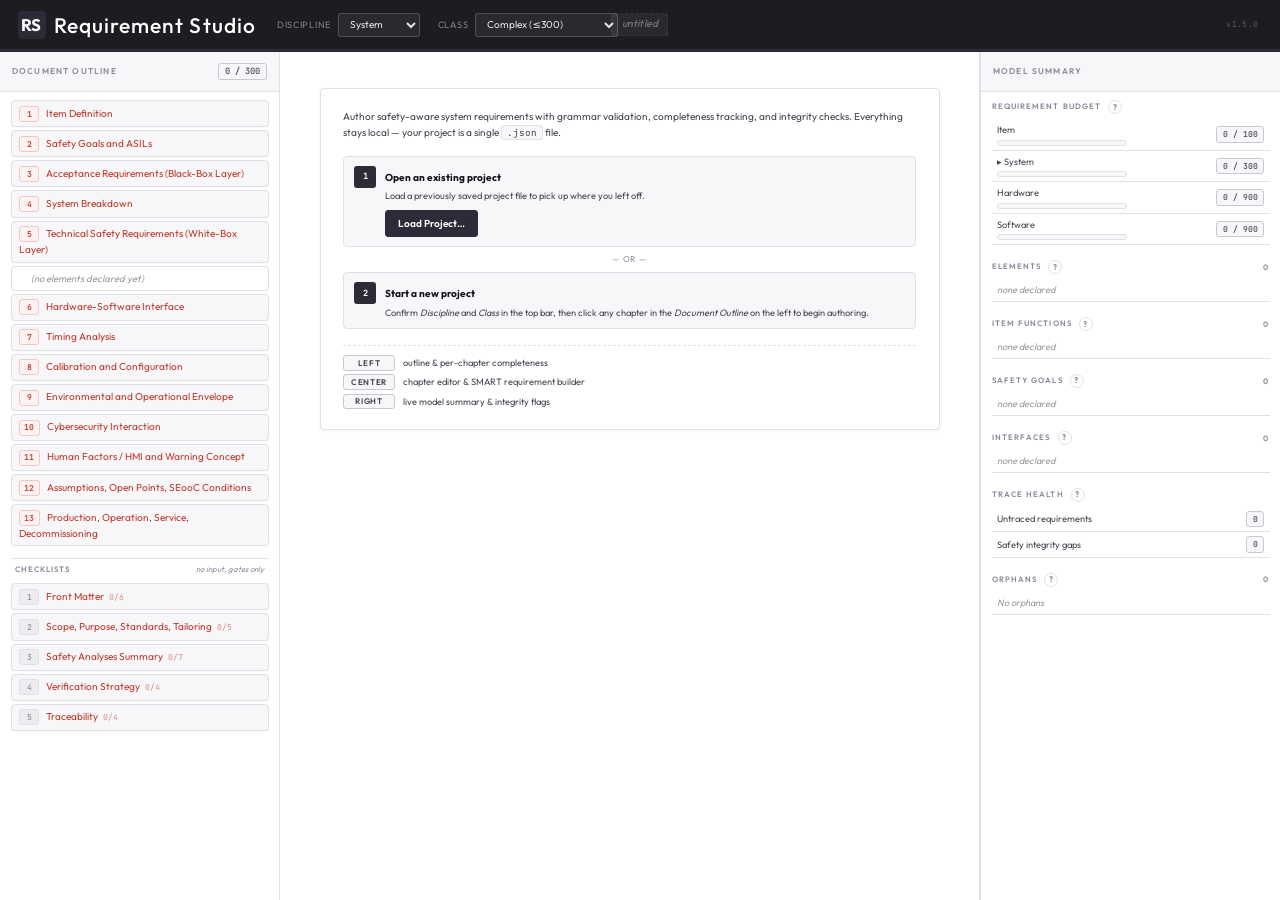
==== index.html @ 9285356c "1.5.0" ====
<!DOCTYPE html>
<html lang="en">
<head>
    <meta charset="UTF-8">
    <meta name="viewport" content="width=device-width, initial-scale=1.0">
    <title>Requirement Studio</title>
    <link href="https://cdnjs.cloudflare.com/ajax/libs/bootstrap/5.3.2/css/bootstrap.min.css" rel="stylesheet">
    <link rel="preconnect" href="https://fonts.googleapis.com">
    <link rel="preconnect" href="https://fonts.gstatic.com" crossorigin>
    <link href="https://fonts.googleapis.com/css2?family=Outfit:wght@300;400;500;600;700&family=JetBrains+Mono:wght@400;500&display=swap" rel="stylesheet">
    <link href="styles.css" rel="stylesheet">
</head>
<body>
    <!-- Top bar -->
    <header class="app-header">
        <!-- Logo -->
        <div class="logo">
            <div class="logo-mark">RS</div>
            <div>
                <div class="logo-text">Requirement Studio</div>
            </div>
        </div>

        <!-- Centre controls -->
        <div class="header-controls">
            <div class="header-control-group">
                <span class="header-control-label">Discipline</span>
                <!-- Populated at startup from the Disciplines registry — see main.js -->
                <select id="disciplineSelect"></select>
            </div>
            <div class="header-control-group">
                <span class="header-control-label">Class</span>
                <select id="docClassSelect">
                    <option value="simple">Simple (≤200)</option>
                    <option value="complex" selected>Complex (≤300)</option>
                    <option value="adas">ADAS Platform (≤400)</option>
                </select>
            </div>
        </div>

        <!-- Project name pill (absolutely centred in the header). Text and
             named/unnamed state are set on boot, load and save by main.js. -->
        <span id="projectNamePill" class="project-name-pill unnamed" title="Project name — set when you save">untitled</span>

        <!-- Right-side actions -->
        <div class="header-actions">
            <button id="toggleLeftPane" class="btn-pane-toggle"
                title="Show/hide the outline pane">☰ Outline</button>
            <button id="toggleRightPane" class="btn-pane-toggle"
                title="Show/hide the model summary pane">Summary ☰</button>

            <input type="file" id="loadJsonInput" accept=".json" style="display:none;">
            <div id="topBarActions" class="header-actions hidden">
                <button id="exportTxtButton" class="btn-hd btn-hd-outline">Export TXT</button>
                <button id="exportPdfButton" class="btn-hd btn-hd-outline">Export PDF</button>
                <button id="loadJsonButton"  class="btn-hd btn-hd-outline">Load Project</button>
                <button id="saveJsonButton"  class="btn-hd btn-hd-primary">Save Project</button>
            </div>

            <span class="app-version" title="Application version">v1.5.0</span>
        </div>
    </header>

    <!-- Three-pane layout -->
    <div class="three-pane-container">
        <!-- Left pane: outline -->
        <aside id="leftPane" class="pane pane-left">
            <div class="pane-header">
                <h6 class="mb-0">Document Outline</h6>
                <span id="budgetCounter" class="budget-badge">0 / 300</span>
            </div>
            <div id="outlineContainer" class="pane-body"></div>
        </aside>

        <!-- Center pane: document/editor -->
        <main id="centerPane" class="pane pane-center">
            <div id="chapterPaneHeader" class="pane-header d-none">
                <h6 id="chapterTitle" class="mb-0">Select a chapter</h6>
                <span id="chapterCompleteness" class="count-badge">—</span>
            </div>
            <div id="editorContainer" class="pane-body"></div>
        </main>

        <!-- Right pane: live summary -->
        <aside id="rightPane" class="pane pane-right">
            <div class="pane-header">
                <h6 class="mb-0">Model Summary</h6>
            </div>
            <div id="summaryContainer" class="pane-body"></div>
        </aside>
    </div>

    <!--
        Scripts in dependency order. The order tells the story —
        registries first, then the data they hold, then the UI that
        consumes them.

          1. Pure utility libs
          2. Domain model (data classes)
          3. Three registries (discipline, chapter, declaration)
          4. Declaration kinds — each registers itself into Declarations
          5. Disciplines — each registers itself into Disciplines
          6. Chapter files — each registers itself into Chapters
          7. UI helpers used by the editor frame
          8. Editor / outline / summary views
          9. Persistence + export
         10. main.js bootstraps the app
    -->

    <!-- 1. Pure utility libs -->
    <script src="grammar.js"></script>
    <script src="timing.js"></script>
    <script src="tooltip.js"></script>
    <script src="ui_widgets.js"></script>

    <!-- 2. Domain model -->
    <script src="model_base.js"></script>

    <!-- 3. Registries -->
    <script src="discipline_registry.js"></script>
    <script src="chapter_registry.js"></script>
    <script src="declaration_registry.js"></script>

    <!-- 4. Declaration kinds (self-register into Declarations) -->
    <script src="declarations/element.js"></script>
    <script src="declarations/hwComponent.js"></script>
    <script src="declarations/swUnit.js"></script>
    <script src="declarations/interface.js"></script>
    <script src="declarations/internalInterface.js"></script>
    <script src="declarations/mode.js"></script>
    <script src="declarations/modeTransition.js"></script>
    <script src="declarations/safetyActor.js"></script>
    <script src="declarations/itemFunction.js"></script>
    <script src="declarations/safetyGoal.js"></script>
    <script src="declarations/safeState.js"></script>
    <script src="declarations/assumption.js"></script>
    <script src="declarations/failureMode.js"></script>
    <script src="declarations/hsiSignal.js"></script>

    <!-- 5. Disciplines (self-register into Disciplines) -->
    <script src="disciplines/system.js"></script>
    <script src="disciplines/item.js"></script>
    <script src="disciplines/hardware.js"></script>
    <script src="disciplines/software.js"></script>

    <!-- 6a. System chapters (self-register into Chapters under 'system').
            Order in this list does not matter — Chapters.register sorts
            by spec.order on insertion. We list them in document order
            so the file system reflects the document. -->
    <script src="disciplines/system/front_matter.js"></script>
    <script src="disciplines/system/ch01_scope.js"></script>
    <script src="disciplines/system/ch02_item.js"></script>
    <script src="disciplines/system/ch03_sg.js"></script>
    <script src="disciplines/system/ch05_acceptance.js"></script>
    <script src="disciplines/system/ch06_breakdown.js"></script>
    <script src="disciplines/system/ch07_elements.js"></script>
    <script src="disciplines/system/ch09_hsi.js"></script>
    <script src="disciplines/system/ch_timing.js"></script>
    <script src="disciplines/system/ch12_safety_analyses.js"></script>
    <script src="disciplines/system/ch13_calibration.js"></script>
    <script src="disciplines/system/ch14_env.js"></script>
    <script src="disciplines/system/ch15_cyber.js"></script>
    <script src="disciplines/system/ch16_hmi.js"></script>
    <script src="disciplines/system/ch17_assumptions.js"></script>
    <script src="disciplines/system/ch18_lifecycle.js"></script>
    <script src="disciplines/system/ch19_verif.js"></script>
    <script src="disciplines/system/ch20_trace.js"></script>

    <!-- 6b. Item chapters -->
    <script src="disciplines/item/front_matter.js"></script>
    <script src="disciplines/item/ch02_item.js"></script>
    <script src="disciplines/item/hara.js"></script>
    <script src="disciplines/item/fsc.js"></script>
    <script src="disciplines/item/verification.js"></script>
    <script src="disciplines/item/assumptions.js"></script>

    <!-- 6c. Hardware chapters (HW Requirements Specification — HWE.1 / ISO 26262-5:6) -->
    <script src="disciplines/hardware/front_matter.js"></script>
    <script src="disciplines/hardware/hw_inputs.js"></script>
    <script src="disciplines/hardware/hw_functional.js"></script>
    <script src="disciplines/hardware/hw_interface.js"></script>
    <script src="disciplines/hardware/hw_safety_reqs.js"></script>
    <script src="disciplines/hardware/hw_resource.js"></script>
    <script src="disciplines/hardware/hw_reliability.js"></script>
    <script src="disciplines/hardware/hw_assumptions.js"></script>
    <script src="disciplines/hardware/hw_verification.js"></script>

    <!-- 6d. Software chapters (SW Requirements Specification — SWE.1 / ISO 26262-6:6) -->
    <script src="disciplines/software/front_matter.js"></script>
    <script src="disciplines/software/sw_inputs.js"></script>
    <script src="disciplines/software/sw_functional.js"></script>
    <script src="disciplines/software/sw_interface.js"></script>
    <script src="disciplines/software/sw_safety_reqs.js"></script>
    <script src="disciplines/software/sw_resource.js"></script>
    <script src="disciplines/software/sw_config_calibration.js"></script>
    <script src="disciplines/software/sw_operational.js"></script>
    <script src="disciplines/software/sw_assumptions.js"></script>
    <script src="disciplines/software/sw_verification.js"></script>

    <!-- 7. UI helpers used by the editor frame -->
    <script src="ui/welcome_panel.js"></script>
    <script src="ui/datalists.js"></script>
    <script src="ui/declaration_table.js"></script>
    <script src="ui/checklist.js"></script>

    <!-- 8. Editor / outline / summary views -->
    <script src="ui_outline.js"></script>
    <script src="ui_editor.js"></script>
    <script src="ui_summary.js"></script>

    <!-- 9. Cross-cutting concerns -->
    <script src="validator.js"></script>
    <script src="persistence.js"></script>
    <script src="export.js"></script>

    <!-- 10. Bootstrap -->
    <script src="main.js"></script>
</body>
</html>
---- styles.css ----
/* =====================================================================
   Requirement Studio — styles.css
   Design system: Quantalox Neo — Dark Grey & White scheme
   ===================================================================== */

/* ── CSS variables (Dark Grey & White) ────────────────────────────── */
:root {
  --bg-base:      #f2f2f4;
  --bg-panel:     #ffffff;
  --bg-elevated:  #f7f7f9;
  --bg-hover:     #ededf0;
  --bg-header:    #1c1c21;

  --border:       #e0e0e6;
  --border-mid:   #c8c8d0;
  --border-focus: #4a4a5a;

  --text:         #111118;
  --text-mid:     #44444f;
  --text-dim:     #8a8a99;

  --accent:       #2c2c38;
  --accent-hover: #111118;
  --accent-light: #ededf2;

  /* Semantic — unchanged across schemes */
  --red:          #c0392b; --red-bg: #fdf2f2; --red-border: #f5c6c2;
  --amber:        #b8770a; --amber-bg: #fef9ec; --amber-border: #f0d48a;
  --green:        #1a7a45; --green-bg: #f0faf4; --green-border: #a8dbbe;
  --blue:         #1565c0; --blue-bg: #e8f0fe; --blue-border: #b3cef5;

  /* ── Font stacks ─────────────────────────────────────────────────── */
  --font-ui:   'Outfit', 'DM Sans', 'Inter', ui-sans-serif,
               system-ui, -apple-system, BlinkMacSystemFont,
               'Segoe UI', Helvetica, Arial, sans-serif;
  --font-mono: 'JetBrains Mono', 'Cascadia Code', 'Fira Code',
               ui-monospace, 'SF Mono', 'Consolas', 'Liberation Mono',
               'Courier New', monospace;
}

/* ── Reset & base ──────────────────────────────────────────────────── */
*, *::before, *::after { box-sizing: border-box; margin: 0; padding: 0; }

html, body {
  height: 100vh;
  font-family: var(--font-ui);
  font-size: 14px;
  background: var(--bg-base);
  color: var(--text);
  display: flex;
  flex-direction: column;
  overflow: hidden;
  -webkit-font-smoothing: antialiased;
}
body { overflow-x: auto; }

/* ── Scrollbars ────────────────────────────────────────────────────── */
* { scrollbar-width: thin; scrollbar-color: var(--border-mid) transparent; }
*::-webkit-scrollbar { width: 4px; height: 4px; }
*::-webkit-scrollbar-thumb { background: var(--border-mid); border-radius: 2px; }

/* ── Header ────────────────────────────────────────────────────────── */
.app-header {
  display: flex;
  align-items: center;
  justify-content: space-between;
  padding: 0 1.25rem;
  height: 52px;
  background: var(--bg-header);
  border-bottom: 3px solid var(--accent);
  flex-shrink: 0;
  gap: 1rem;
  position: relative;
  z-index: 100;
}

/* Logo */
.logo {
  display: flex;
  align-items: center;
  gap: 0.6rem;
  flex-shrink: 0;
}
.logo-mark {
  display: flex;
  align-items: center;
  justify-content: center;
  width: 28px;
  height: 28px;
  background: var(--accent);
  border-radius: 4px;
  font-size: 1.2rem;
  font-weight: 700;
  color: #fff;
  font-family: var(--font-ui);
  letter-spacing: 0.02em;
}
.logo-text {
  font-size: 1.5rem;
  font-weight: 500;
  letter-spacing: 0.05em;
  color: #ffffff;
  font-family: var(--font-ui);
  line-height: 1.1;
  padding-top:3px;
}
.logo-sub {
  font-size: 0.58rem;
  letter-spacing: 0.14em;
  color: #8a8a9a;
  text-transform: uppercase;
  display: block;
  line-height: 1;
}

/* Header controls group */
.header-controls {
  display: flex;
  align-items: center;
  gap: 1.25rem;
  flex: 1;
  padding: 0 0.5rem;
}
.header-control-group {
  display: flex;
  align-items: center;
  gap: 0.5rem;
}
.header-control-label {
  font-size: 0.66rem;
  letter-spacing: 0.08em;
  text-transform: uppercase;
  color: rgba(255,255,255,0.45);
  white-space: nowrap;
}
.header-control-group select {
  font-family: var(--font-ui);
  font-size: 0.72rem;
  background: rgba(255,255,255,0.06);
  color: rgba(255,255,255,0.88);
  border: 1px solid rgba(255,255,255,0.18);
  border-radius: 3px;
  padding: 0.25rem 0.5rem;
  outline: none;
  cursor: pointer;
}
.header-control-group select:focus {
  border-color: rgba(255,255,255,0.45);
}
.header-control-group select option {
  background: #2a2a32;
  color: #fff;
}

/* Header action buttons (right side) */
.header-actions {
  display: flex;
  align-items: center;
  gap: 0.4rem;
  flex-shrink: 0;
}
.header-actions.hidden { display: none; }

/* Outline / Summary toggles */
.btn-pane-toggle {
  font-family: var(--font-ui);
  font-size: 0.7rem;
  font-weight: 500;
  background: rgba(255,255,255,0.06);
  color: rgba(255,255,255,0.75);
  border: 1px solid rgba(255,255,255,0.18);
  border-radius: 3px;
  padding: 0.28rem 0.65rem;
  cursor: pointer;
  transition: background 0.13s, color 0.13s, border-color 0.13s;
  white-space: nowrap;
}
.btn-pane-toggle:hover {
  background: rgba(255,255,255,0.14);
  color: #fff;
  border-color: rgba(255,255,255,0.35);
}
.btn-pane-toggle.active {
  background: rgba(255,255,255,0.16);
  color: #fff;
  border-color: rgba(255,255,255,0.4);
}

/* Action buttons */
.btn-hd {
  font-family: var(--font-ui);
  font-size: 0.7rem;
  font-weight: 500;
  border-radius: 3px;
  padding: 0.28rem 0.7rem;
  cursor: pointer;
  transition: background 0.13s, border-color 0.13s, color 0.13s;
  white-space: nowrap;
  border: 1px solid transparent;
}
/* Outline-style for secondary actions */
.btn-hd-outline {
  background: rgba(255,255,255,0.06);
  color: rgba(255,255,255,0.82);
  border-color: rgba(255,255,255,0.2);
}
.btn-hd-outline:hover {
  background: rgba(255,255,255,0.14);
  color: #fff;
  border-color: rgba(255,255,255,0.38);
}
/* Primary action (Save Project) */
.btn-hd-primary {
  background: var(--accent);
  color: #fff;
  border-color: var(--accent);
}
.btn-hd-primary:hover {
  background: var(--accent-hover);
  border-color: var(--accent-hover);
}

/* Budget counter in header */
.budget-badge {
  font-family: var(--font-mono);
  font-size: 0.62rem;
  font-weight: 500;
  padding: 0.12rem 0.45rem;
  border-radius: 3px;
  border: 1px solid transparent;
  background: rgba(255,255,255,0.08);
  color: rgba(255,255,255,0.6);
  border-color: rgba(255,255,255,0.14);
  white-space: nowrap;
}
.budget-badge.ok    { background: rgba(26,122,69,0.25);  color: #6ddba0; border-color: rgba(26,122,69,0.35); }
.budget-badge.warn  { background: rgba(184,119,10,0.25); color: #f0c060; border-color: rgba(184,119,10,0.35); }
.budget-badge.over  { background: rgba(192,57,43,0.30);  color: #f08080; border-color: rgba(192,57,43,0.4); }

/* Version stamp */
.app-version {
  font-family: var(--font-mono);
  font-size: 0.58rem;
  font-weight: 400;
  letter-spacing: 0.04em;
  color: rgba(255,255,255,0.28);
  user-select: none;
  white-space: nowrap;
  flex-shrink: 0;
  padding: 0.1rem 0.3rem;
  border-radius: 3px;
  transition: color 0.15s;
}
.app-version:hover { color: rgba(255,255,255,0.62); }
@media (max-width: 680px) { .app-version { display: none; } }

/* ── Three-pane layout ─────────────────────────────────────────────── */
.three-pane-container {
  display: grid;
  grid-template-columns: 280px minmax(380px, 1fr) 300px;
  flex: 1;
  overflow: hidden;
  min-width: 960px;
}

/* Wide (≥ 960px): both panes always visible, toggle buttons hidden */
.btn-pane-toggle { display: none; }

/* Wide hide overrides — not used above breakpoint, kept for safety */
.three-pane-container.hide-left  .pane-left  { display: none; }
.three-pane-container.hide-right .pane-right { display: none; }

/* ── Narrow / portrait (< 960px): overlay drawer mode ─────────────── */
@media (max-width: 959px), (max-aspect-ratio: 3/4) {
  /* Centre takes the full width — never crushed */
  .three-pane-container {
    grid-template-columns: 1fr;
    min-width: 0;
  }

  /* Toggle buttons appear in header */
  .btn-pane-toggle { display: inline-flex; }

  /* Side panes become fixed drawers, hidden by default */
  .pane-left,
  .pane-right {
    position: fixed;
    top: 52px;          /* below the 52px header */
    bottom: 0;
    z-index: 500;
    width: 280px;
    max-width: 85vw;
    background: var(--bg-panel);
    border: none;
    box-shadow: 0 0 24px rgba(0,0,0,0.22);
    transition: transform 0.2s ease;
    display: flex !important; /* keep in DOM, translate off-screen */
    flex-direction: column;
    overflow: hidden;
  }
  .pane-left  { left: 0;  transform: translateX(-105%); border-right: 1px solid var(--border); }
  .pane-right { right: 0; transform: translateX(105%);  border-left:  1px solid var(--border); }

  /* Shown state */
  .three-pane-container.show-left  .pane-left  { transform: none; }
  .three-pane-container.show-right .pane-right { transform: none; }

  /* Backdrop — taps anywhere outside the drawer close it */
  .pane-backdrop {
    display: none;
    position: fixed;
    inset: 52px 0 0 0;
    background: rgba(15,15,22,0.45);
    z-index: 499;
    backdrop-filter: blur(1px);
  }
  .three-pane-container.show-left  .pane-backdrop,
  .three-pane-container.show-right .pane-backdrop { display: block; }
}

.pane {
  background: var(--bg-panel);
  border-right: 1px solid var(--border);
  display: flex;
  flex-direction: column;
  overflow: hidden;
}
.pane-right { border-right: none; border-left: 1px solid var(--border); }

.pane-header {
  height: 40px;
  padding: 0 0.85rem;
  border-bottom: 1px solid var(--border);
  background: var(--bg-elevated);
  display: flex;
  justify-content: space-between;
  align-items: center;
  flex-shrink: 0;
}
.pane-header h6 {
  font-size: 0.6rem;
  font-weight: 600;
  letter-spacing: 0.14em;
  text-transform: uppercase;
  color: var(--text-dim);
  margin: 0;
}

.pane-body {
  flex: 1;
  overflow-y: auto;
  padding: 0.6rem 0.75rem;
}

/* ── Outline (left pane) ───────────────────────────────────────────── */
.outline-chapter {
  padding: 0.32rem 0.55rem;
  margin-bottom: 3px;
  border-radius: 4px;
  cursor: pointer;
  display: flex;
  justify-content: space-between;
  align-items: center;
  font-size: 0.72rem;
  user-select: none;
  background: var(--bg-elevated);
  border: 1px solid var(--border);
  box-shadow: 0 1px 2px rgba(0,0,0,0.03);
  transition: background 0.13s, box-shadow 0.13s;
}
.outline-chapter:hover {
  background: var(--bg-hover);
  box-shadow: 0 1px 3px rgba(0,0,0,0.07);
}

/* Chapter-number pill */
.outline-chapter .chapter-num {
  display: inline-flex;
  align-items: center;
  justify-content: center;
  min-width: 20px;
  height: 16px;
  padding: 0 4px;
  margin-right: 5px;
  border-radius: 3px;
  font-family: var(--font-mono);
  font-size: 0.58rem;
  font-weight: 600;
  letter-spacing: 0.02em;
  background: var(--border-mid);
  color: var(--text-mid);
  flex-shrink: 0;
}

/* Status: pill colour + title text colour */
.outline-chapter.status-green  .chapter-num { background: var(--green-bg); color: var(--green); border: 1px solid var(--green-border); }
.outline-chapter.status-orange .chapter-num { background: var(--amber-bg); color: var(--amber); border: 1px solid var(--amber-border); }
.outline-chapter.status-red    .chapter-num { background: var(--red-bg);   color: var(--red);   border: 1px solid var(--red-border); }

.outline-chapter.status-green  > span { color: var(--green); }
.outline-chapter.status-orange > span { color: var(--amber); }
.outline-chapter.status-red    > span { color: var(--red); }

.outline-chapter.status-green:hover  { background: var(--green-bg); }
.outline-chapter.status-orange:hover { background: var(--amber-bg); }
.outline-chapter.status-red:hover    { background: var(--red-bg); }

/* Active (selected) */
.outline-chapter.active,
.outline-chapter.status-green.active,
.outline-chapter.status-orange.active,
.outline-chapter.status-red.active {
  background: var(--accent);
  border-color: var(--accent-hover);
  box-shadow: 0 1px 4px rgba(0,0,0,0.18);
  color: #fff;
}
.outline-chapter.active > span,
.outline-chapter.status-green.active > span,
.outline-chapter.status-orange.active > span,
.outline-chapter.status-red.active > span { color: #fff; }

.outline-chapter.active .chapter-num,
.outline-chapter.status-green.active  .chapter-num,
.outline-chapter.status-orange.active .chapter-num,
.outline-chapter.status-red.active    .chapter-num {
  background: rgba(255,255,255,0.18);
  color: rgba(255,255,255,0.9);
  border-color: rgba(255,255,255,0.2);
}

/* Child (element) rows */
.outline-chapter.child {
  padding-left: 1.4rem;
  font-size: 0.68rem;
  color: var(--text-mid);
  background: var(--bg-panel);
  border-color: var(--border);
}
.outline-chapter.child.active { color: #fff; }

/* Outline section dividers */
.outline-section-divider {
  margin: 0.85rem 0 0.35rem;
  padding: 0.35rem 0.35rem 0.2rem;
  font-size: 0.56rem;
  text-transform: uppercase;
  color: var(--text-dim);
  letter-spacing: 0.12em;
  font-weight: 600;
  border-top: 1px solid var(--border);
  display: flex;
  justify-content: space-between;
  align-items: baseline;
}
.outline-section-hint {
  font-size: 0.56rem;
  text-transform: none;
  color: var(--text-dim);
  font-weight: 400;
  letter-spacing: 0;
  font-style: italic;
}

/* Reminder-chapter dimming */
.outline-chapter.reminder {
  color: var(--text-dim);
  background: var(--bg-elevated);
}
.outline-chapter.reminder .chapter-num {
  background: var(--bg-hover);
  color: var(--text-dim);
  border-color: var(--border);
  font-weight: 500;
}
.outline-chapter.reminder.active,
.outline-chapter.reminder.active .chapter-num { color: #fff; }

.outline-count {
  color: inherit;
  opacity: 0.55;
  font-family: var(--font-mono);
  font-size: 0.58rem;
  margin-left: 0.2rem;
}
.outline-chapter.active .outline-count { opacity: 0.8; }

/* ── Pane header completeness badge ───────────────────────────────── */
#chapterCompleteness {
  font-family: var(--font-mono);
  font-size: 0.62rem;
  font-weight: 500;
  padding: 0.1rem 0.42rem;
  border-radius: 3px;
  border: 1px solid var(--border-mid);
  background: var(--bg-elevated);
  color: var(--text-mid);
}

/* ── Budget counter (left pane header) ────────────────────────────── */
#budgetCounter {
  font-family: var(--font-mono);
  font-size: 0.62rem;
  font-weight: 500;
  padding: 0.1rem 0.42rem;
  border-radius: 3px;
  border: 1px solid var(--border-mid);
  background: var(--bg-elevated);
  color: var(--text-mid);
}

/* ── Editor (centre pane) ──────────────────────────────────────────── */
.chapter-intro {
  background: var(--bg-elevated);
  border: 1px solid var(--border);
  border-left: 3px solid var(--accent);
  padding: 0.6rem 0.85rem;
  margin-bottom: 1rem;
  font-size: 0.72rem;
  color: var(--text-mid);
  border-radius: 0 3px 3px 0;
}

.section-title {
  font-size: 0.56rem;
  font-weight: 600;
  text-transform: uppercase;
  letter-spacing: 0.14em;
  color: var(--text-dim);
  margin-bottom: 0.45rem;
  padding-bottom: 0.25rem;
  border-bottom: 1px solid var(--border);
}

.checklist-section,
.requirements-section { margin-bottom: 1.75rem; }

.checklist-item {
  display: flex;
  align-items: flex-start;
  padding: 0.35rem 0;
  gap: 0.5rem;
  font-size: 0.72rem;
  color: var(--text-mid);
}
.checklist-item input[type="checkbox"] { margin-top: 2px; accent-color: var(--accent); }

/* ── Requirement builder ───────────────────────────────────────────── */
.req-builder {
  background: var(--bg-elevated);
  border: 1px solid var(--border);
  border-radius: 4px;
  padding: 0.85rem;
  margin-bottom: 0.85rem;
}
.req-builder h6 {
  margin-bottom: 0.65rem;
  font-size: 0.56rem;
  font-weight: 600;
  text-transform: uppercase;
  letter-spacing: 0.14em;
  color: var(--text-dim);
}
.req-slot-row {
  display: flex;
  flex-wrap: wrap;
  gap: 0.45rem;
  margin-bottom: 0.65rem;
  align-items: center;
}
.req-slot {
  display: flex;
  flex-direction: column;
  min-width: 110px;
}
.req-slot label {
  font-size: 0.58rem;
  letter-spacing: 0.1em;
  text-transform: uppercase;
  color: var(--text-dim);
  font-weight: 600;
  margin-bottom: 2px;
}
.req-slot input,
.req-slot select,
.req-slot textarea {
  font-family: var(--font-ui);
  font-size: 0.72rem;
  padding: 0.28rem 0.5rem;
  border: 1px solid var(--border-mid);
  border-radius: 3px;
  background: var(--bg-panel);
  color: var(--text);
  outline: none;
  transition: border-color 0.13s;
}
.req-slot input:focus,
.req-slot select:focus,
.req-slot textarea:focus { border-color: var(--border-focus); }
.req-slot input.invalid, .req-slot textarea.invalid {
  border-color: var(--red);
  background: var(--red-bg);
}
.req-slot input.valid { border-color: var(--green); }

.req-preview {
  background: var(--bg-panel);
  border: 1px dashed var(--border-mid);
  border-radius: 3px;
  padding: 0.45rem 0.65rem;
  margin-top: 0.45rem;
  font-family: var(--font-mono);
  font-size: 0.7rem;
  color: var(--text-mid);
  min-height: 2rem;
  line-height: 1.5;
}
.req-preview.invalid { border-color: var(--red);   background: var(--red-bg);   color: var(--red); }
.req-preview.valid   { border-color: var(--green); background: var(--green-bg); color: var(--green); }

.req-attributes {
  display: grid;
  grid-template-columns: 1fr 1fr;
  gap: 0.45rem;
  margin-top: 0.65rem;
  padding-top: 0.65rem;
  border-top: 1px solid var(--border);
}

.validation-messages { margin-top: 0.45rem; font-size: 0.66rem; line-height: 1.5; }
.validation-error { color: var(--red); }
.validation-warn  { color: var(--amber); }
.validation-ok    { color: var(--green); }

/* ── Requirements list ─────────────────────────────────────────────── */
.req-item {
  background: var(--bg-panel);
  border: 1px solid var(--border);
  border-radius: 4px;
  padding: 0.55rem 0.7rem;
  margin-bottom: 0.35rem;
  font-size: 0.72rem;
  transition: border-color 0.12s;
}
.req-item:hover { border-color: var(--border-mid); }

.req-item-header {
  display: flex;
  justify-content: space-between;
  margin-bottom: 0.25rem;
}
.req-id {
  font-family: var(--font-mono);
  font-size: 0.62rem;
  color: var(--text-dim);
  cursor: help;
}
.req-badges {
  display: flex;
  gap: 0.2rem;
  flex-wrap: wrap;
  margin-top: 0.2rem;
}
.req-badge {
  font-family: var(--font-mono);
  font-size: 0.58rem;
  font-weight: 500;
  padding: 0.08rem 0.38rem;
  background: var(--bg-elevated);
  border: 1px solid var(--border-mid);
  border-radius: 3px;
  color: var(--text-mid);
  cursor: help;
}
/* ASIL severity badges */
.req-badge.asil-d { background: var(--red);   color: #fff; border-color: var(--red); }
.req-badge.asil-c { background: var(--amber); color: #fff; border-color: var(--amber); }
.req-badge.asil-b { background: var(--amber-bg); color: var(--amber); border-color: var(--amber-border); }
.req-badge.asil-a { background: var(--blue-bg);  color: var(--blue);  border-color: var(--blue-border); }
.req-badge.asil-qm { background: var(--bg-elevated); color: var(--text-dim); border-color: var(--border-mid); }
/* SIL badges */
.req-badge.sil-4 { background: var(--red);   color: #fff; border-color: var(--red); }
.req-badge.sil-3 { background: var(--amber); color: #fff; border-color: var(--amber); }
.req-badge.sil-2 { background: var(--amber-bg); color: var(--amber); border-color: var(--amber-border); }
.req-badge.sil-1 { background: var(--blue-bg);  color: var(--blue);  border-color: var(--blue-border); }

/* Implemented toggle */
.impl-switch {
  display: inline-flex;
  align-items: center;
  gap: 6px;
  cursor: pointer;
  user-select: none;
  -webkit-tap-highlight-color: transparent;
}
.impl-switch input { position: absolute; opacity: 0; width: 0; height: 0; }
.impl-slider {
  position: relative;
  width: 30px;
  height: 16px;
  background: var(--border-mid);
  border: 1px solid var(--border-mid);
  border-radius: 999px;
  cursor: pointer;
  transition: background 0.15s, border-color 0.15s;
  flex: 0 0 auto;
}
.impl-slider .impl-thumb {
  position: absolute;
  top: 1px;
  left: 1px;
  width: 12px;
  height: 12px;
  border-radius: 50%;
  background: #fff;
  box-shadow: 0 1px 2px rgba(0,0,0,0.18);
  transition: transform 0.15s;
}
.impl-switch input:checked + .impl-slider { background: var(--green); border-color: var(--green); }
.impl-switch input:checked + .impl-slider .impl-thumb { transform: translateX(14px); }
.impl-switch input:focus-visible + .impl-slider { outline: 2px solid var(--border-focus); outline-offset: 2px; }
.impl-label {
  font-size: 0.62rem;
  font-weight: 600;
  color: var(--text-dim);
  min-width: 70px;
}
.impl-switch input:checked ~ .impl-label { color: var(--green); }

/* For legacy ::before pseudo-element slider (fallback) */
.impl-slider::before {
  content: "";
  position: absolute;
  top: 1px;
  left: 1px;
  width: 12px;
  height: 12px;
  border-radius: 50%;
  background: #fff;
  box-shadow: 0 1px 2px rgba(0,0,0,0.18);
  transition: transform 0.15s;
}
.impl-switch input:checked + .impl-slider::before { transform: translateX(14px); }

.req-delete {
  background: none;
  border: none;
  color: var(--text-dim);
  cursor: pointer;
  font-size: 0.82rem;
  padding: 0 3px;
  border-radius: 3px;
  transition: color 0.13s, background 0.13s;
}
.req-delete:hover { color: var(--red); background: var(--red-bg); }

/* ── Right pane summary ────────────────────────────────────────────── */
.summary-section { margin-bottom: 1.1rem; }
.summary-section h6 {
  font-size: 0.56rem;
  font-weight: 600;
  text-transform: uppercase;
  letter-spacing: 0.14em;
  color: var(--text-dim);
  margin-bottom: 0.35rem;
  display: flex;
  justify-content: space-between;
  align-items: center;
}
.summary-list {
  list-style: none;
  padding: 0;
  margin: 0;
  font-size: 0.66rem;
}
.summary-list li {
  padding: 0.28rem 0.4rem;
  border-bottom: 1px solid var(--border);
  display: flex;
  justify-content: space-between;
  align-items: center;
  color: var(--text-mid);
}
.summary-list li.warn  { background: var(--amber-bg); color: var(--amber); }
.summary-list li.error { background: var(--red-bg);   color: var(--red); }
.summary-list .count-badge {
  font-family: var(--font-mono);
  font-size: 0.58rem;
  font-weight: 500;
  padding: 0.08rem 0.38rem;
  border-radius: 3px;
  border: 1px solid var(--border-mid);
  background: var(--bg-elevated);
  color: var(--text-mid);
  cursor: help;
}
.count-badge.ok   { background: var(--green-bg); color: var(--green); border-color: var(--green-border); }
.count-badge.warn { background: var(--amber-bg); color: var(--amber); border-color: var(--amber-border); }
.count-badge.over { background: var(--red-bg);   color: var(--red);   border-color: var(--red-border); }

/* Progress bar (budget bars in right pane) */
.track {
  height: 6px;
  background: var(--bg-elevated);
  border-radius: 4px;
  overflow: hidden;
  border: 1px solid var(--border);
  margin-top: 0.2rem;
}
.track-fill {
  height: 100%;
  border-radius: 4px;
  transition: width 0.4s ease, background 0.25s;
  background: var(--accent);
}
.track-fill.warn { background: var(--amber); }
.track-fill.over { background: var(--red); }

/* ── Declaration tables ────────────────────────────────────────────── */
.declaration-row {
  display: grid;
  grid-template-columns: 80px 1fr 1fr 80px 32px;
  gap: 0.35rem;
  padding: 0.25rem 0;
  align-items: center;
  font-size: 0.68rem;
}
.declaration-row input,
.declaration-row select {
  font-family: var(--font-ui);
  font-size: 0.68rem;
  padding: 0.22rem 0.4rem;
  border: 1px solid var(--border-mid);
  border-radius: 3px;
  background: var(--bg-elevated);
  color: var(--text);
  outline: none;
}
.declaration-row input:focus,
.declaration-row select:focus { border-color: var(--border-focus); background: var(--bg-panel); }

.declaration-header {
  font-size: 0.56rem;
  font-weight: 600;
  text-transform: uppercase;
  letter-spacing: 0.12em;
  color: var(--text-dim);
  padding: 0.25rem 0;
  border-bottom: 1px solid var(--border);
}

.btn-add {
  font-family: var(--font-ui);
  font-size: 0.68rem;
  font-weight: 500;
  padding: 0.28rem 0.65rem;
  background: var(--bg-panel);
  color: var(--text-mid);
  border: 1px solid var(--border-mid);
  border-radius: 3px;
  cursor: pointer;
  transition: border-color 0.13s, color 0.13s;
}
.btn-add:hover { border-color: var(--accent); color: var(--accent); }

/* ── Empty state ───────────────────────────────────────────────────── */
.empty-state {
  text-align: center;
  color: var(--text-dim);
  padding: 2rem;
  font-size: 0.72rem;
  font-style: italic;
}

/* ── Welcome panel ─────────────────────────────────────────────────── */
.welcome-panel {
  max-width: 620px;
  margin: 2rem auto;
  padding: 1.4rem 1.6rem;
  background: var(--bg-panel);
  border: 1px solid var(--border);
  border-radius: 4px;
  box-shadow: 0 1px 4px rgba(0,0,0,0.05);
}
.welcome-title {
  margin: 0 0 0.45rem;
  font-size: 0.88rem;
  font-weight: 700;
  color: var(--text);
}
.welcome-lead {
  color: var(--text-mid);
  font-size: 0.72rem;
  line-height: 1.55;
  margin-bottom: 1.1rem;
}
.welcome-lead code {
  font-family: var(--font-mono);
  background: var(--bg-elevated);
  border: 1px solid var(--border);
  padding: 0.05rem 0.35rem;
  border-radius: 3px;
  font-size: 0.66rem;
  color: var(--text-mid);
}
.welcome-steps {
  display: flex;
  flex-direction: column;
  gap: 0.45rem;
  margin-bottom: 1.1rem;
}
.welcome-step {
  display: flex;
  gap: 0.65rem;
  align-items: flex-start;
  padding: 0.65rem 0.75rem;
  background: var(--bg-elevated);
  border: 1px solid var(--border);
  border-radius: 4px;
}
.welcome-step-num {
  flex-shrink: 0;
  width: 22px;
  height: 22px;
  border-radius: 3px;
  background: var(--accent);
  color: #fff;
  font-family: var(--font-mono);
  font-size: 0.62rem;
  font-weight: 700;
  display: flex;
  align-items: center;
  justify-content: center;
}
.welcome-step-body strong { font-size: 0.72rem; color: var(--text); }
.welcome-step-body p {
  margin: 0.2rem 0 0;
  font-size: 0.66rem;
  color: var(--text-mid);
  line-height: 1.45;
}
.welcome-or {
  text-align: center;
  color: var(--text-dim);
  font-size: 0.6rem;
  text-transform: uppercase;
  letter-spacing: 0.1em;
}
.welcome-layout-hint {
  border-top: 1px dashed var(--border);
  padding-top: 0.65rem;
  display: flex;
  flex-direction: column;
  gap: 0.25rem;
  font-size: 0.66rem;
  color: var(--text-mid);
}
.welcome-pane-tag {
  display: inline-block;
  min-width: 52px;
  padding: 0.06rem 0.45rem;
  margin-right: 0.45rem;
  background: var(--bg-elevated);
  color: var(--text-mid);
  border: 1px solid var(--border-mid);
  border-radius: 3px;
  font-size: 0.58rem;
  font-weight: 600;
  text-transform: uppercase;
  letter-spacing: 0.08em;
  text-align: center;
}
.welcome-note {
  margin: 0.85rem 0 0;
  padding: 0.45rem 0.65rem;
  background: var(--amber-bg);
  border-left: 3px solid var(--amber);
  font-size: 0.66rem;
  color: var(--text-mid);
  border-radius: 0 3px 3px 0;
}

/* ── Help icon ─────────────────────────────────────────────────────── */
.help-icon {
  display: inline-flex;
  align-items: center;
  justify-content: center;
  width: 14px;
  height: 14px;
  border-radius: 50%;
  background: var(--bg-elevated);
  border: 1px solid var(--border-mid);
  color: var(--text-dim);
  font-size: 0.58rem;
  font-weight: 700;
  cursor: help;
  margin-left: 4px;
  user-select: none;
  vertical-align: middle;
  flex-shrink: 0;
}
.help-icon:hover { background: var(--border-mid); color: var(--text); }
.summary-section h6 .help-icon { background: transparent; border-color: var(--border); color: var(--text-dim); }
.summary-section h6 .help-icon:hover { background: var(--bg-hover); color: var(--text-mid); }

/* ── Custom tooltip ────────────────────────────────────────────────── */
.custom-tooltip {
  position: fixed;
  z-index: 10000;
  top: 0;
  left: 0;
  max-width: 300px;
  padding: 5px 9px;
  background: rgba(17, 17, 24, 0.95);
  color: rgba(255,255,255,0.9);
  font-size: 0.66rem;
  line-height: 1.45;
  border-radius: 3px;
  box-shadow: 0 2px 8px rgba(0,0,0,0.25);
  pointer-events: none;
  opacity: 0;
  visibility: hidden;
  white-space: normal;
  word-wrap: break-word;
  transition: opacity 60ms ease-out;
}
.custom-tooltip.visible { opacity: 1; visibility: visible; }
[data-tip], .help-icon, .completeness-dot, .count-badge,
.req-badge, .req-id { cursor: help; }
input[title], select[title], button[title], textarea[title] { cursor: auto; }
button[title] { cursor: pointer; }

/* ── MultiSelectDropdown ───────────────────────────────────────────── */
.multiselect-btn {
  display: inline-flex;
  align-items: center;
  gap: 4px;
  width: 100%;
  border: 1px solid var(--border-mid);
  border-radius: 3px;
  background: var(--bg-elevated);
  color: var(--text-dim);
  padding: 0.22rem 0.5rem;
  font-family: var(--font-ui);
  font-size: 0.68rem;
  line-height: 1.3;
  cursor: pointer;
  text-align: left;
  overflow: hidden;
  text-overflow: ellipsis;
  white-space: nowrap;
  transition: border-color 0.13s;
}
.multiselect-btn:hover { border-color: var(--border-focus); }
.multiselect-btn.selected {
  background: var(--green-bg);
  color: var(--green);
  border-color: var(--green-border);
}
.multiselect-btn.selected:hover { background: #ddf2e8; }
.multiselect-btn .ms-icon { flex-shrink: 0; width: 12px; text-align: center; font-weight: 700; }
.multiselect-btn .ms-of   { color: inherit; opacity: 0.65; }

.multiselect-popover {
  position: fixed;
  z-index: 9999;
  background: var(--bg-panel);
  border: 1px solid var(--border-mid);
  border-radius: 4px;
  box-shadow: 0 4px 16px rgba(0,0,0,0.14);
  max-height: 240px;
  overflow-y: auto;
  padding: 3px 0;
  font-size: 0.68rem;
  min-width: 170px;
  max-width: 320px;
}
.ms-list { display: flex; flex-direction: column; }
.ms-row {
  display: flex;
  align-items: center;
  gap: 7px;
  padding: 0.32rem 0.65rem;
  cursor: pointer;
  user-select: none;
}
.ms-row:hover { background: var(--bg-hover); }
.ms-row input[type="checkbox"] { margin: 0; flex-shrink: 0; accent-color: var(--accent); }
.ms-row .ms-label { flex: 1; overflow: hidden; text-overflow: ellipsis; white-space: nowrap; color: var(--text-mid); }
.ms-empty { padding: 0.6rem 0.75rem; color: var(--text-dim); font-style: italic; }

.ms-filter {
  position: sticky;
  top: 0;
  background: var(--bg-panel);
  padding: 5px 6px;
  border-bottom: 1px solid var(--border);
  z-index: 1;
}
.ms-filter-input {
  width: 100%;
  box-sizing: border-box;
  padding: 0.28rem 0.5rem;
  font-family: var(--font-ui);
  font-size: 0.68rem;
  border: 1px solid var(--border-mid);
  border-radius: 3px;
  background: var(--bg-elevated);
  color: var(--text);
  outline: none;
}
.ms-filter-input:focus { border-color: var(--border-focus); }

/* ── Export modal ──────────────────────────────────────────────────── */
.export-modal-overlay {
  position: fixed;
  inset: 0;
  background: rgba(15, 15, 22, 0.55);
  display: flex;
  align-items: center;
  justify-content: center;
  z-index: 1050;
  backdrop-filter: blur(2px);
}
.export-modal-box {
  background: var(--bg-panel);
  border: 1px solid var(--border-mid);
  border-radius: 6px;
  box-shadow: 0 20px 60px rgba(0,0,0,0.22);
  width: 440px;
  max-width: calc(100vw - 2rem);
  overflow: hidden;
  animation: modal-in 0.14s ease;
}
@keyframes modal-in {
  from { opacity: 0; transform: translateY(8px) scale(0.985); }
  to   { opacity: 1; transform: none; }
}
.export-modal-header {
  display: flex;
  align-items: center;
  justify-content: space-between;
  padding: 0.85rem 1.1rem;
  background: var(--bg-header);
  border-bottom: 3px solid var(--accent);
}
.export-modal-title {
  font-size: 0.82rem;
  font-weight: 600;
  color: #fff;
}
.export-modal-close {
  background: transparent;
  border: none;
  color: rgba(255,255,255,0.6);
  font-size: 0.85rem;
  cursor: pointer;
  padding: 0.15rem 0.4rem;
  border-radius: 3px;
  transition: color 0.13s, background 0.13s;
  line-height: 1;
}
.export-modal-close:hover { color: #fff; background: rgba(255,255,255,0.12); }

.export-modal-body {
  padding: 1rem 1.1rem 1.1rem;
  background: var(--bg-panel);
}
.export-modal-hint {
  font-size: 0.7rem;
  color: var(--text-mid);
  margin: 0 0 0.8rem;
}
.export-modal-options { display: flex; gap: 0.65rem; }
.export-option-btn {
  flex: 1;
  display: flex;
  flex-direction: column;
  align-items: flex-start;
  gap: 0.28rem;
  padding: 0.75rem 0.8rem;
  border: 1px solid var(--border-mid);
  border-radius: 4px;
  background: var(--bg-elevated);
  cursor: pointer;
  text-align: left;
  transition: border-color 0.13s, background 0.13s, box-shadow 0.13s;
}
.export-option-btn:hover {
  border-color: var(--border-focus);
  background: var(--bg-hover);
  box-shadow: 0 0 0 3px rgba(44,44,56,0.1);
}
.export-option-btn:focus {
  outline: none;
  border-color: var(--border-focus);
  box-shadow: 0 0 0 3px rgba(44,44,56,0.15);
}
.export-option-icon { font-size: 18px; line-height: 1; }
.export-option-label {
  font-size: 0.78rem;
  font-weight: 600;
  color: var(--text);
}
.export-option-desc {
  font-size: 0.66rem;
  color: var(--text-mid);
  line-height: 1.45;
}

/* ── Scroll fix — the three critical min-height:0 rules ───────────────
   Without these, flex/grid items default to min-height:auto which means
   "at least as tall as my content". The browser refuses to shrink the
   container below total content height, so pane-body never gets a
   bounded height and overflow-y:auto has nothing to scroll within.
   ───────────────────────────────────────────────────────────────────── */
.three-pane-container {
  /* Override to add grid row height + min-height fix */
  grid-template-rows: 1fr;
  min-height: 0;
}
.pane {
  min-height: 0;
}
/* Bootstrap's CSS sets various height/overflow rules that can interfere.
   Re-assert the body flex chain here, after Bootstrap loads. */
html { height: 100%; overflow: hidden; }
body { height: 100vh; min-height: 0; overflow: hidden; }

/* ── Missing component classes ─────────────────────────────────────── */

/* multiselect-btn empty state (no options available yet) */
.multiselect-btn.empty {
  color: var(--text-dim);
  border-style: dashed;
  cursor: default;
}

/* Welcome panel load button */
.btn-welcome-load {
  font-family: var(--font-ui);
  font-size: 0.72rem;
  font-weight: 600;
  padding: 0.35rem 0.85rem;
  background: var(--accent);
  color: #fff;
  border: 1px solid var(--accent);
  border-radius: 3px;
  cursor: pointer;
  margin-top: 0.5rem;
  transition: background 0.13s, border-color 0.13s;
}
.btn-welcome-load:hover {
  background: var(--accent-hover);
  border-color: var(--accent-hover);
}

/* Signoff row (checklist footer) */
.signoff-row {
  display: flex;
  align-items: center;
  flex-wrap: wrap;
  gap: 0.5rem;
  margin-top: 0.85rem;
  padding: 0.55rem 0.75rem;
  background: var(--bg-elevated);
  border: 1px solid var(--border);
  border-radius: 4px;
}
.signoff-label {
  font-size: 0.66rem;
  font-weight: 600;
  color: var(--text-mid);
  white-space: nowrap;
}
.signoff-input {
  font-family: var(--font-ui);
  font-size: 0.72rem;
  padding: 0.25rem 0.5rem;
  border: 1px solid var(--border-mid);
  border-radius: 3px;
  background: var(--bg-panel);
  color: var(--text);
  outline: none;
  max-width: 200px;
  transition: border-color 0.13s;
}
.signoff-input:focus { border-color: var(--border-focus); }
.signoff-btn {
  /* Inherits .btn-add styles, nothing extra needed */
}
.signoff-status {
  font-size: 0.62rem;
  color: var(--green);
  font-weight: 500;
  font-family: var(--font-mono);
}

/* if-detail-row (interface declaration expanded detail) */
.if-detail-row {
  grid-column: 1 / -1;
  padding: 0.6rem 1rem;
  background: var(--bg-elevated);
  border-left: 3px solid var(--accent);
  margin: 0 0 4px 0;
}
.if-detail-row label {
  font-size: 0.62rem;
  font-weight: 600;
  color: var(--text-mid);
  letter-spacing: 0.04em;
  text-transform: uppercase;
  display: block;
  margin-bottom: 0.15rem;
}
.if-detail-row input[type="text"] {
  display: block;
  width: 100%;
  font-family: var(--font-ui);
  font-size: 0.7rem;
  padding: 0.22rem 0.4rem;
  border: 1px solid var(--border-mid);
  border-radius: 3px;
  background: var(--bg-panel);
  color: var(--text);
  outline: none;
}
.if-detail-row input[type="text"]:focus { border-color: var(--border-focus); }

/* ── Inline-action buttons (req edit, interface expand) ────────────── */
.req-edit {
  background: none;
  border: none;
  color: var(--accent);
  cursor: pointer;
  font-size: 0.82rem;
  padding: 0 6px;
  border-radius: 3px;
  transition: color 0.13s, background 0.13s;
}
.req-edit:hover { color: var(--text); background: var(--bg-hover); }

.if-expand-btn {
  background: none;
  border: 1px solid var(--border-mid);
  border-radius: 3px;
  cursor: pointer;
  font-size: 0.82rem;
  line-height: 1;
  padding: 2px 6px;
  color: var(--text-mid);
  transition: border-color 0.13s, color 0.13s;
}
.if-expand-btn:hover { border-color: var(--accent); color: var(--accent); }

/* ── Additional missing classes ─────────────────────────────────────── */

/* External ID badge (Polarion / PTC reference) */
.req-badge-ext {
  background: var(--blue-bg) !important;
  color: var(--blue) !important;
  border-color: var(--blue-border) !important;
}

/* Legacy source field badge */
.req-badge-legacy {
  background: var(--bg-elevated) !important;
  color: var(--text-dim) !important;
  border-color: var(--border) !important;
}

/* Disabled read-only slot input */
.slot-disabled {
  font-family: var(--font-ui);
  font-size: 0.72rem;
  padding: 0.25rem 0.5rem;
  border: 1px solid var(--border);
  border-radius: 3px;
  background: var(--bg-elevated);
  color: var(--text-dim);
  cursor: not-allowed;
}

/* Element indentation dots */
.elem-indent { color: var(--text-dim); }

/* Summary progress bar track override (inline width set by JS) */
.track[style] { display: block; }

/* ── Chapter extra-widget controls (mode simulator, generators) ─────── */
/* Select in the mode-transition simulator */
.sim-select {
  font-family: var(--font-ui);
  font-size: 0.7rem;
  padding: 0.25rem 0.5rem;
  border: 1px solid var(--border-mid);
  border-radius: 3px;
  background: var(--bg-panel);
  color: var(--text);
  outline: none;
  max-width: 220px;
  transition: border-color 0.13s;
}
.sim-select:focus { border-color: var(--border-focus); }

/* "Step" / go action — accent-filled to read as the primary control */
.sim-btn-go,
.btn-generate {
  background: var(--accent);
  color: #fff;
  border-color: var(--accent);
}
.sim-btn-go:hover,
.btn-generate:hover {
  background: var(--accent-hover);
  border-color: var(--accent-hover);
  color: #fff;
}
.sim-btn-go:disabled,
.btn-generate:disabled {
  background: var(--bg-hover);
  color: var(--text-dim);
  border-color: var(--border-mid);
  cursor: not-allowed;
}

/* ── Project name pill (header, absolutely centred) ─────────────────── */
/* Discrete softbox showing the active project name, mirroring the
   reference design. Sits dead-centre in the header regardless of the
   left controls / right actions widths. Informational only. */
.project-name-pill {
  position: absolute;
  left: 50%;
  top: 50%;
  transform: translate(-50%, -50%);
  max-width: 280px;
  padding: 0.2rem 0.7rem;
  font-family: var(--font-ui);
  font-size: 0.74rem;
  font-style: italic;
  font-weight: 500;
  letter-spacing: 0.01em;
  color: rgba(255, 255, 255, 0.82);
  background: rgba(255, 255, 255, 0.06);
  border: 1px solid rgba(255, 255, 255, 0.14);
  border-radius: 4px;
  white-space: nowrap;
  overflow: hidden;
  text-overflow: ellipsis;
  user-select: none;
  pointer-events: none;   /* never intercepts clicks on header controls */
}
.project-name-pill.unnamed {
  color: rgba(255, 255, 255, 0.35);
  border-style: dashed;
}
/* On narrow viewports the centre gets crowded by the drawer toggles;
   hide the pill there (the name is still in the file and the save modal). */
@media (max-width: 959px), (max-aspect-ratio: 3/4) {
  .project-name-pill { display: none; }
}

/* ── Name-this-project modal (reuses .export-modal-* shell) ─────────── */
.name-modal-input {
  width: 100%;
  font-family: var(--font-ui);
  font-size: 0.82rem;
  padding: 0.45rem 0.6rem;
  border: 1px solid var(--border-mid);
  border-radius: 3px;
  background: var(--bg-panel);
  color: var(--text);
  outline: none;
  transition: border-color 0.13s;
}
.name-modal-input:focus { border-color: var(--border-focus); }
.name-modal-preview {
  margin-top: 0.5rem;
  font-family: var(--font-mono);
  font-size: 0.66rem;
  color: var(--text-dim);
}
.name-modal-actions {
  display: flex;
  justify-content: flex-end;
  gap: 0.5rem;
  margin-top: 0.9rem;
}

/* ── Completeness / status dot ─────────────────────────────────────── */
/* Small traffic-light dot shown next to a requirement ID (valid /
   warnings / errors) and in the ch07 element coverage diagnostic. */
.completeness-dot {
  display: inline-block;
  width: 8px;
  height: 8px;
  border-radius: 50%;
  vertical-align: middle;
  flex-shrink: 0;
  border: 1px solid transparent;
}
.completeness-dot.green  { background: var(--green); border-color: var(--green); }
.completeness-dot.orange { background: var(--amber); border-color: var(--amber); }
.completeness-dot.red    { background: var(--red);   border-color: var(--red); }
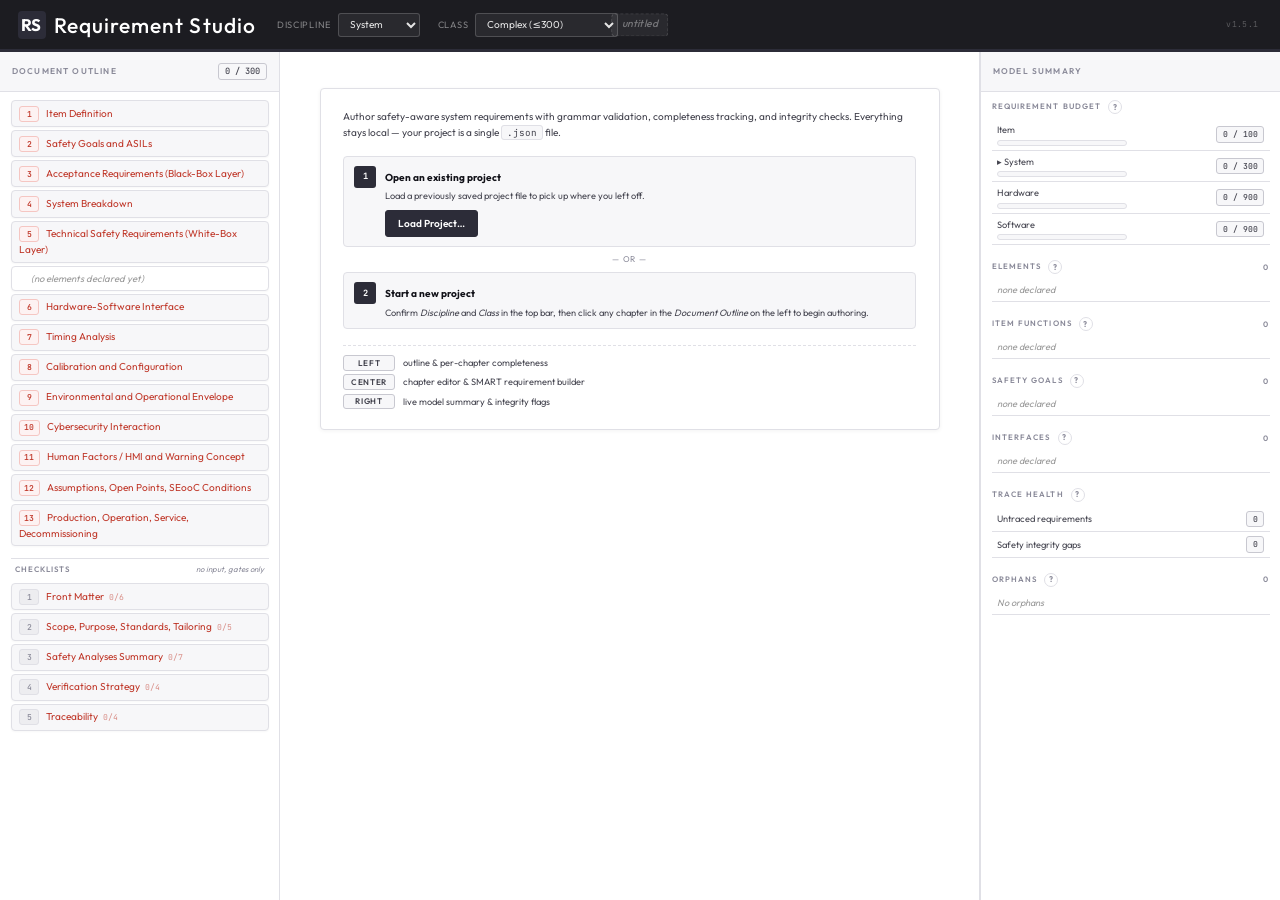
==== commit 37d17a03: "1.5.1" ====
--- a/index.html
+++ b/index.html
@@ -57,7 +57,7 @@
                 <button id="saveJsonButton"  class="btn-hd btn-hd-primary">Save Project</button>
             </div>
 
-            <span class="app-version" title="Application version">v1.5.0</span>
+            <span class="app-version" title="Application version">v1.5.1</span>
         </div>
     </header>
 
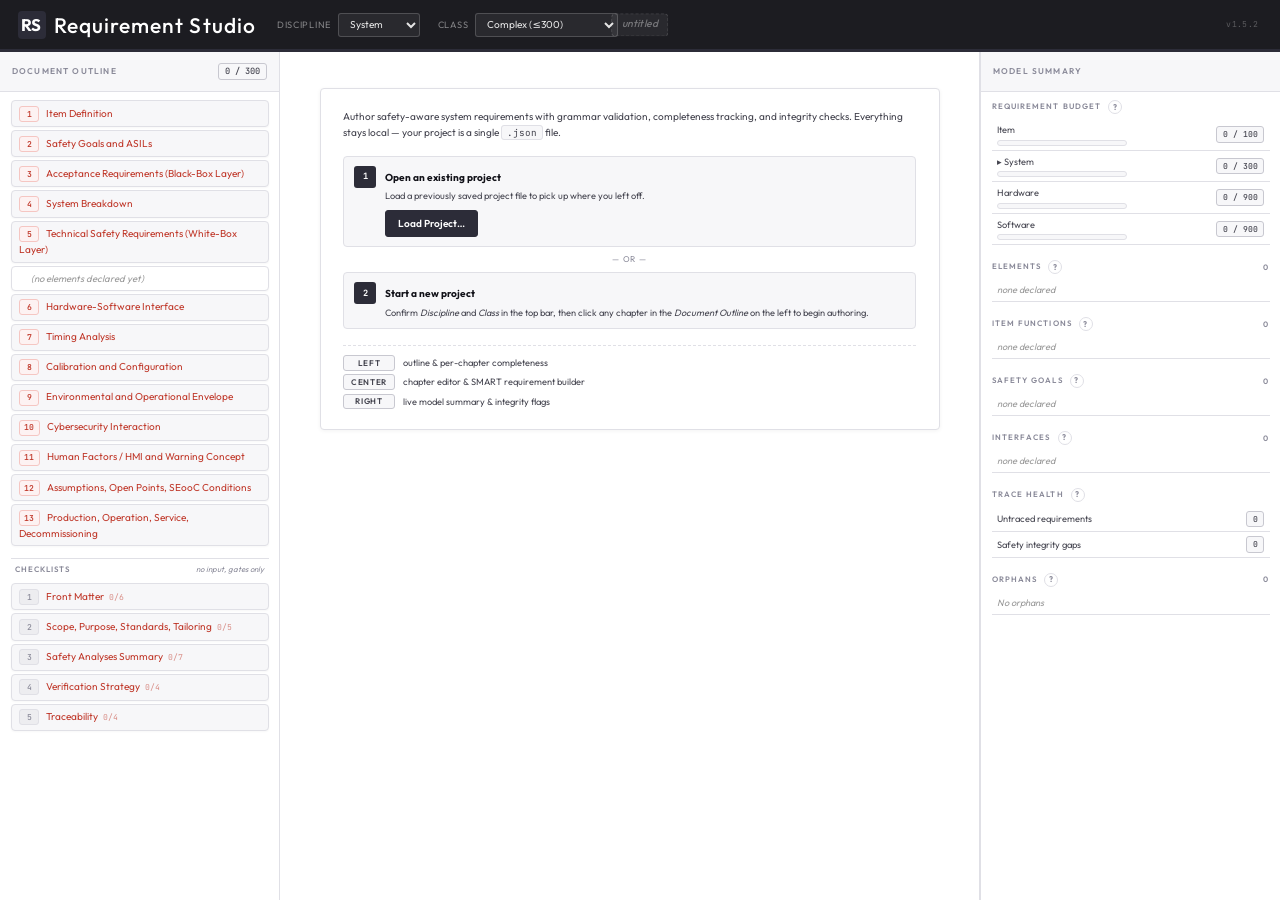
==== commit 4ba3a219: "1.5.2" ====
--- a/index.html
+++ b/index.html
@@ -57,7 +57,7 @@
                 <button id="saveJsonButton"  class="btn-hd btn-hd-primary">Save Project</button>
             </div>
 
-            <span class="app-version" title="Application version">v1.5.1</span>
+            <span class="app-version" title="Application version">v1.5.2</span>
         </div>
     </header>
 
--- a/styles.css
+++ b/styles.css
@@ -835,7 +835,19 @@
   background: var(--bg-elevated);
   color: var(--text);
   outline: none;
-}
+  /* Long option labels (e.g. "Goal name · FTTI 100 ms") must not blow the
+     grid column open: clamp to the column and shrink the text the same way
+     .multiselect-btn / .ms-label do — fade the extra out into an ellipsis. */
+  min-width: 0;
+  max-width: 100%;
+  white-space: nowrap;
+  overflow: hidden;
+  text-overflow: ellipsis;
+}
+/* A select option pointing at a deleted entity (orphaned reference kept
+   visible so the author can re-link or clear it — never silently lost). */
+.declaration-row select option.dead-ref,
+.declaration-row select.has-dead-ref { color: var(--amber); }
 .declaration-row input:focus,
 .declaration-row select:focus { border-color: var(--border-focus); background: var(--bg-panel); }
 
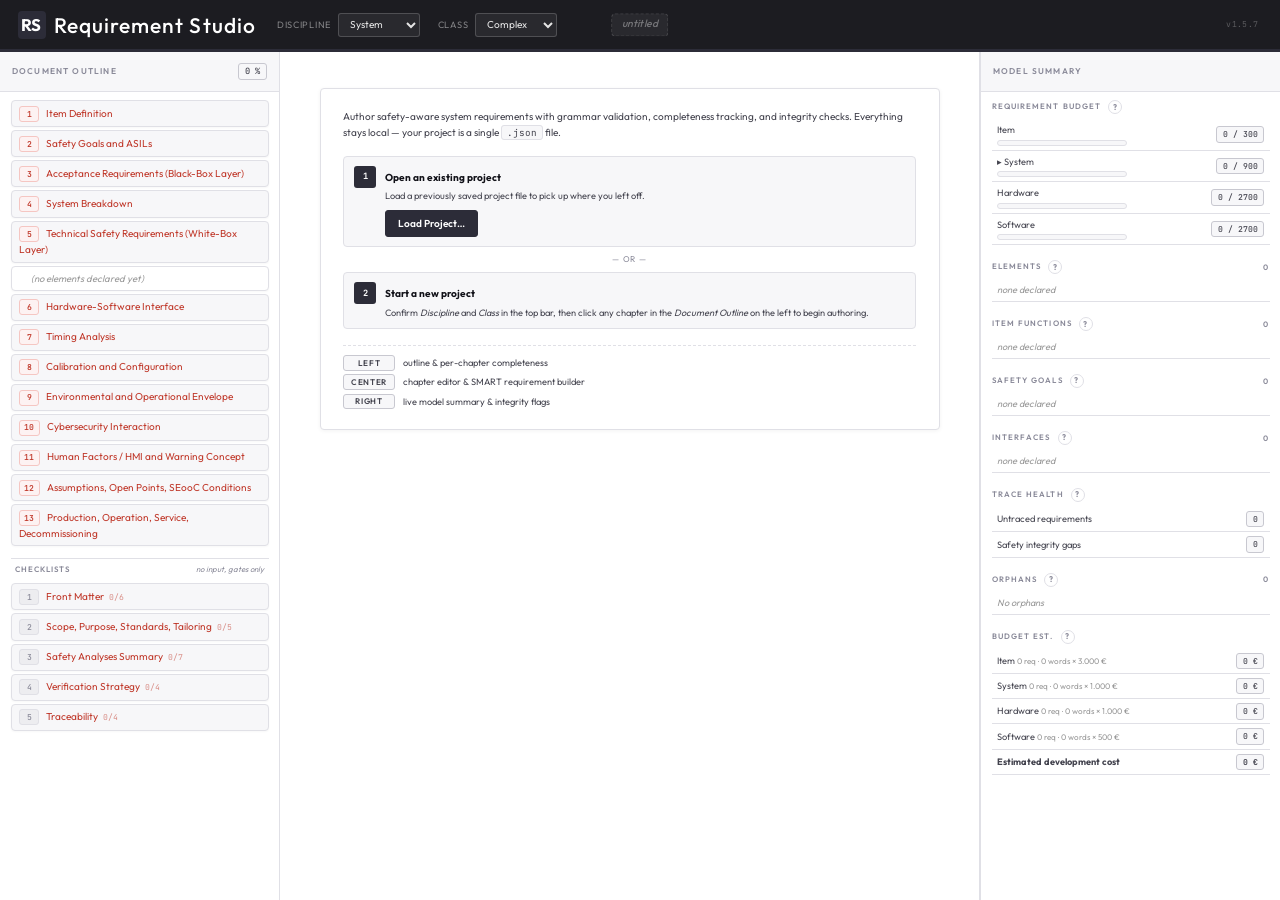
==== commit 087dadbc: "1.5.7" ====
--- a/index.html
+++ b/index.html
@@ -30,10 +30,12 @@
             </div>
             <div class="header-control-group">
                 <span class="header-control-label">Class</span>
-                <select id="docClassSelect">
-                    <option value="simple">Simple (≤200)</option>
-                    <option value="complex" selected>Complex (≤300)</option>
-                    <option value="adas">ADAS Platform (≤400)</option>
+                <select id="docClassSelect"
+                        title="Document size class. Sets the per-discipline requirement ceilings: Item is the reference, System = 3×Item, HW and SW = 3×System. See the Requirement Budget panel for the resolved limits.">
+                    <option value="simple">Simple</option>
+                    <option value="medium">Medium</option>
+                    <option value="advanced">Advanced</option>
+                    <option value="complex" selected>Complex</option>
                 </select>
             </div>
         </div>
@@ -57,7 +59,7 @@
                 <button id="saveJsonButton"  class="btn-hd btn-hd-primary">Save Project</button>
             </div>
 
-            <span class="app-version" title="Application version">v1.5.2</span>
+            <span class="app-version" title="Application version">v1.5.7</span>
         </div>
     </header>
 
@@ -67,7 +69,7 @@
         <aside id="leftPane" class="pane pane-left">
             <div class="pane-header">
                 <h6 class="mb-0">Document Outline</h6>
-                <span id="budgetCounter" class="budget-badge">0 / 300</span>
+                <span id="budgetCounter" class="budget-badge" title="Completeness of the selected discipline">0 %</span>
             </div>
             <div id="outlineContainer" class="pane-body"></div>
         </aside>
--- a/styles.css
+++ b/styles.css
@@ -848,6 +848,12 @@
    visible so the author can re-link or clear it — never silently lost). */
 .declaration-row select option.dead-ref,
 .declaration-row select.has-dead-ref { color: var(--amber); }
+/* Derived "Reaches" label on mode-transition rows — one class per state. */
+.tr-reaches { align-self: center; font-size: 11px; white-space: nowrap; }
+.tr-reaches.safe        { color: var(--green); }
+.tr-reaches.operational { color: var(--red); font-weight: 600; }
+.tr-reaches.orphaned    { color: var(--amber); }
+.tr-reaches.unset       { color: var(--text-dim); }
 .declaration-row input:focus,
 .declaration-row select:focus { border-color: var(--border-focus); background: var(--bg-panel); }
 
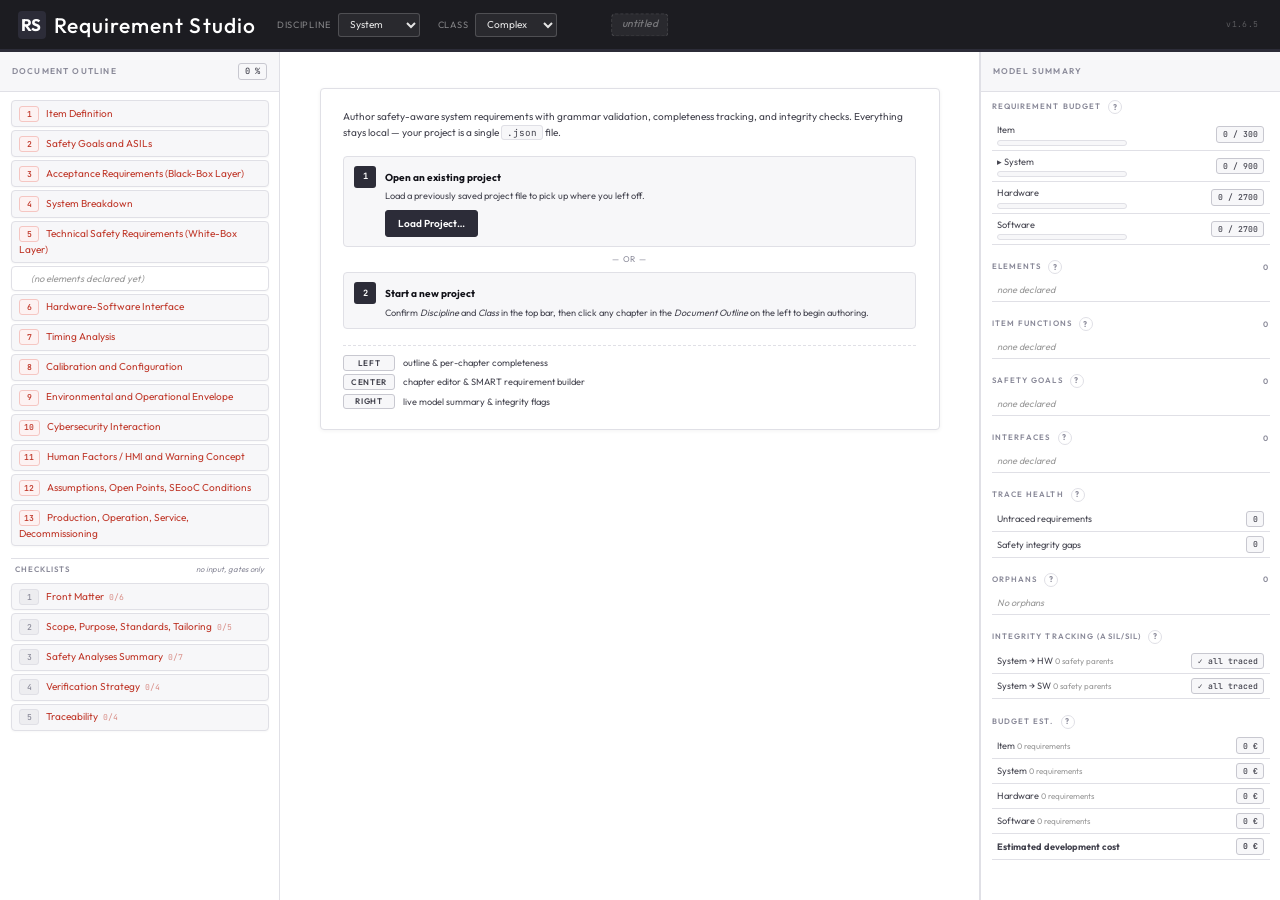
==== commit 40bf912d: "1.6.5" ====
--- a/index.html
+++ b/index.html
@@ -31,7 +31,7 @@
             <div class="header-control-group">
                 <span class="header-control-label">Class</span>
                 <select id="docClassSelect"
-                        title="Document size class. Sets the per-discipline requirement ceilings: Item is the reference, System = 3×Item, HW and SW = 3×System. See the Requirement Budget panel for the resolved limits.">
+                        title="Document size class. Sets the per-discipline requirement budgets; the resolved limits are shown in the right-pane Requirement Budget panel.">
                     <option value="simple">Simple</option>
                     <option value="medium">Medium</option>
                     <option value="advanced">Advanced</option>
@@ -59,7 +59,7 @@
                 <button id="saveJsonButton"  class="btn-hd btn-hd-primary">Save Project</button>
             </div>
 
-            <span class="app-version" title="Application version">v1.5.7</span>
+            <span class="app-version" title="Application version">v1.6.5</span>
         </div>
     </header>
 
--- a/styles.css
+++ b/styles.css
@@ -530,7 +530,13 @@
   margin-bottom: 0.45rem;
   padding-bottom: 0.25rem;
   border-bottom: 1px solid var(--border);
-}
+  /* flex so a section can right-align an action (e.g. ⟳ Refresh on the
+     generator sections, v1.6.3) without a layout wrapper. */
+  display: flex;
+  align-items: center;
+  gap: 0.35rem;
+}
+.section-title .btn-add { margin-left: auto; }
 
 .checklist-section,
 .requirements-section { margin-bottom: 1.75rem; }
@@ -849,6 +855,12 @@
 .declaration-row select option.dead-ref,
 .declaration-row select.has-dead-ref { color: var(--amber); }
 /* Derived "Reaches" label on mode-transition rows — one class per state. */
+/* Shared select truncation (v1.6.3) — same fade-out pattern as
+   .declaration-row select, for selects living outside declaration rows
+   (Timing chains, HSI mapping). */
+select.select-truncate { min-width: 0; max-width: 100%;
+  overflow: hidden; text-overflow: ellipsis; white-space: nowrap; }
+
 .tr-reaches { align-self: center; font-size: 11px; white-space: nowrap; }
 .tr-reaches.safe        { color: var(--green); }
 .tr-reaches.operational { color: var(--red); font-weight: 600; }
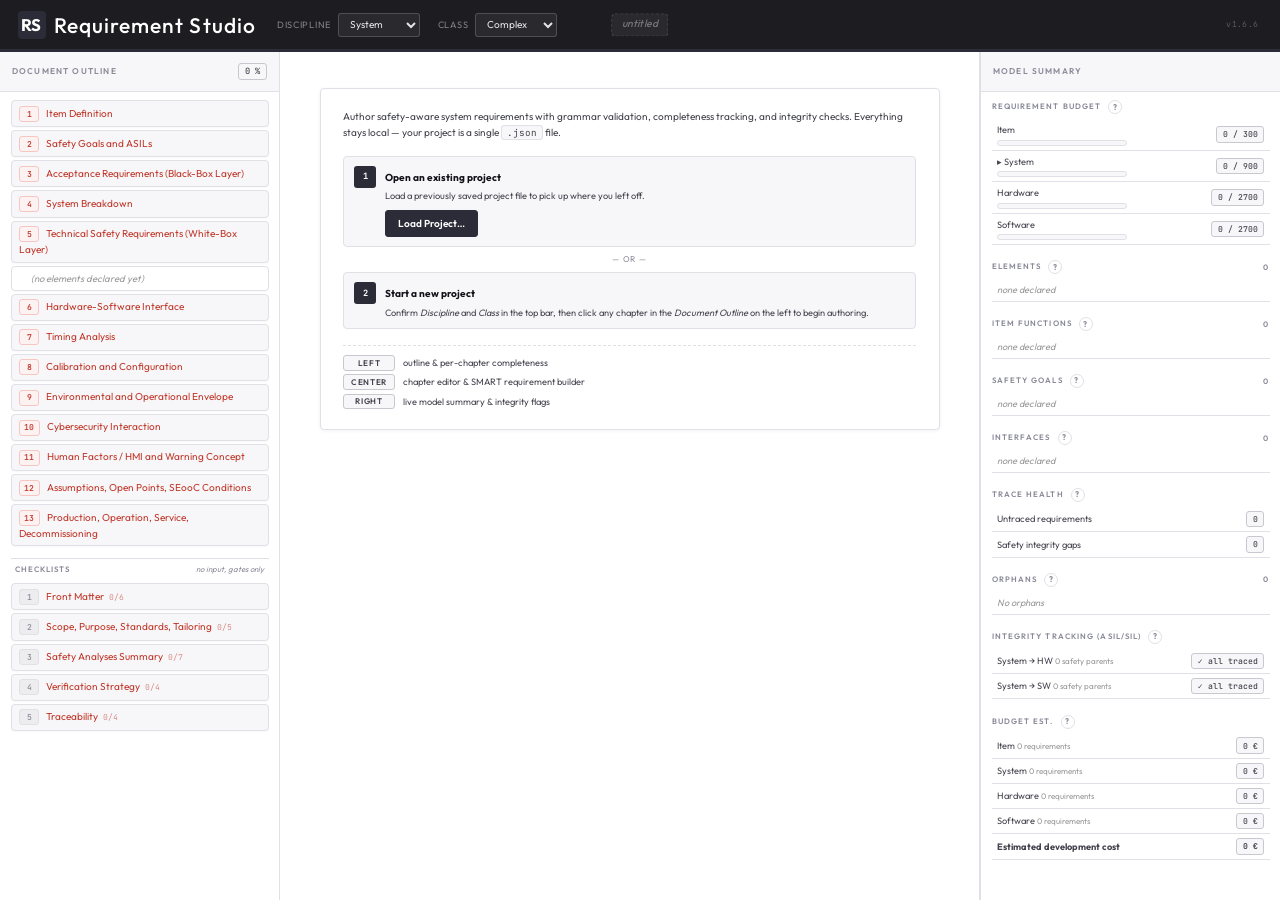
==== commit 754cf632: "1.6.6" ====
--- a/index.html
+++ b/index.html
@@ -59,7 +59,7 @@
                 <button id="saveJsonButton"  class="btn-hd btn-hd-primary">Save Project</button>
             </div>
 
-            <span class="app-version" title="Application version">v1.6.5</span>
+            <span class="app-version" title="Application version">v1.6.6</span>
         </div>
     </header>
 
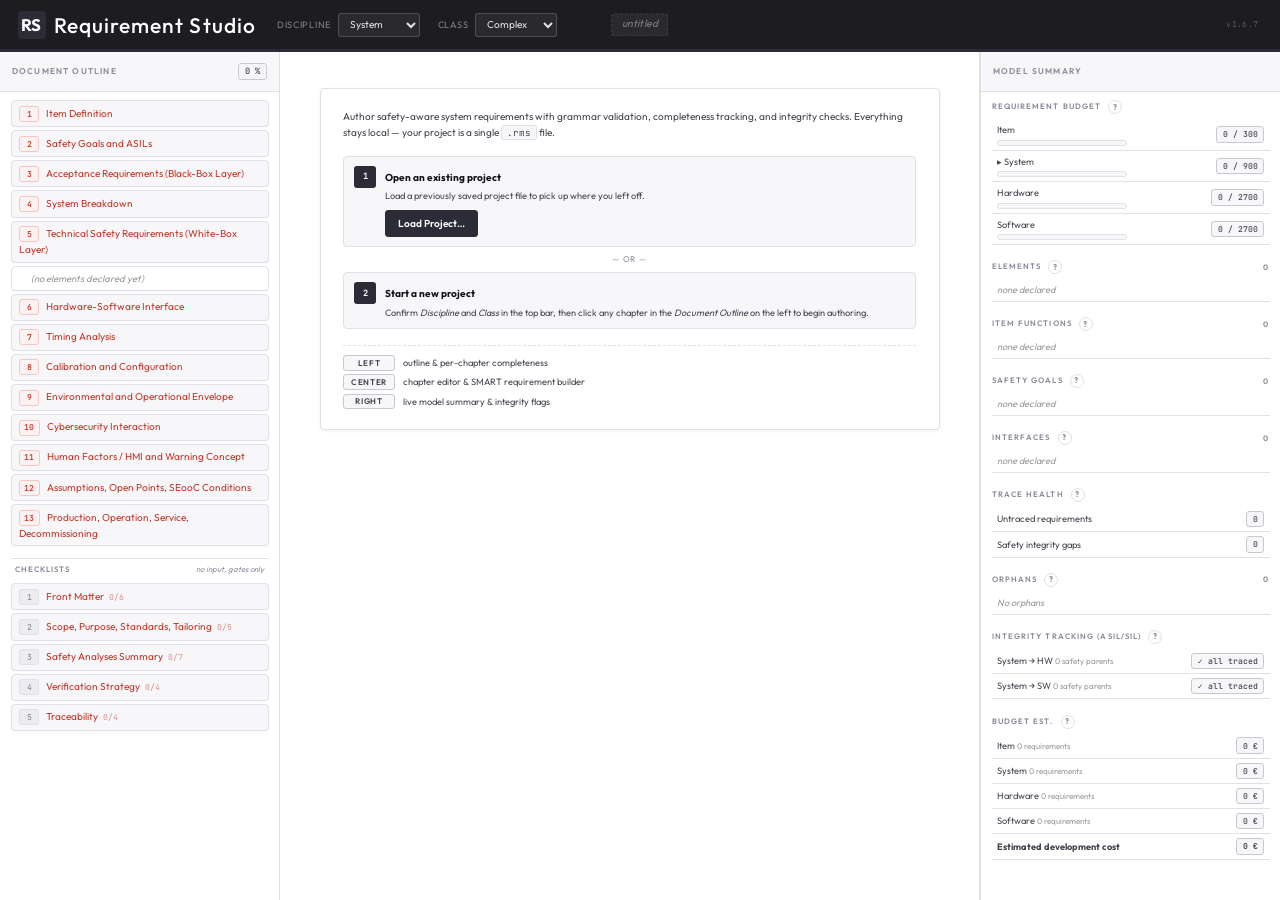
==== commit 45dbdb8a: "1.6.7" ====
--- a/index.html
+++ b/index.html
@@ -42,7 +42,7 @@
 
         <!-- Project name pill (absolutely centred in the header). Text and
              named/unnamed state are set on boot, load and save by main.js. -->
-        <span id="projectNamePill" class="project-name-pill unnamed" title="Project name — set when you save">untitled</span>
+        <span id="projectNamePill" class="project-name-pill unnamed" title="Click to name / rename this project" role="button" tabindex="0">untitled</span>
 
         <!-- Right-side actions -->
         <div class="header-actions">
@@ -51,7 +51,7 @@
             <button id="toggleRightPane" class="btn-pane-toggle"
                 title="Show/hide the model summary pane">Summary ☰</button>
 
-            <input type="file" id="loadJsonInput" accept=".json" style="display:none;">
+            <input type="file" id="loadJsonInput" accept=".rms" style="display:none;">
             <div id="topBarActions" class="header-actions hidden">
                 <button id="exportTxtButton" class="btn-hd btn-hd-outline">Export TXT</button>
                 <button id="exportPdfButton" class="btn-hd btn-hd-outline">Export PDF</button>
@@ -59,7 +59,7 @@
                 <button id="saveJsonButton"  class="btn-hd btn-hd-primary">Save Project</button>
             </div>
 
-            <span class="app-version" title="Application version">v1.6.6</span>
+            <span class="app-version" title="Application version">v1.6.7</span>
         </div>
     </header>
 
--- a/styles.css
+++ b/styles.css
@@ -1478,7 +1478,17 @@
   overflow: hidden;
   text-overflow: ellipsis;
   user-select: none;
-  pointer-events: none;   /* never intercepts clicks on header controls */
+  cursor: pointer;        /* clickable to name / rename the project */
+  transition: background 0.12s ease, border-color 0.12s ease;
+}
+.project-name-pill:hover {
+  background: rgba(255, 255, 255, 0.12);
+  border-color: rgba(255, 255, 255, 0.28);
+  color: #fff;
+}
+.project-name-pill:focus-visible {
+  outline: 2px solid var(--accent);
+  outline-offset: 1px;
 }
 .project-name-pill.unnamed {
   color: rgba(255, 255, 255, 0.35);
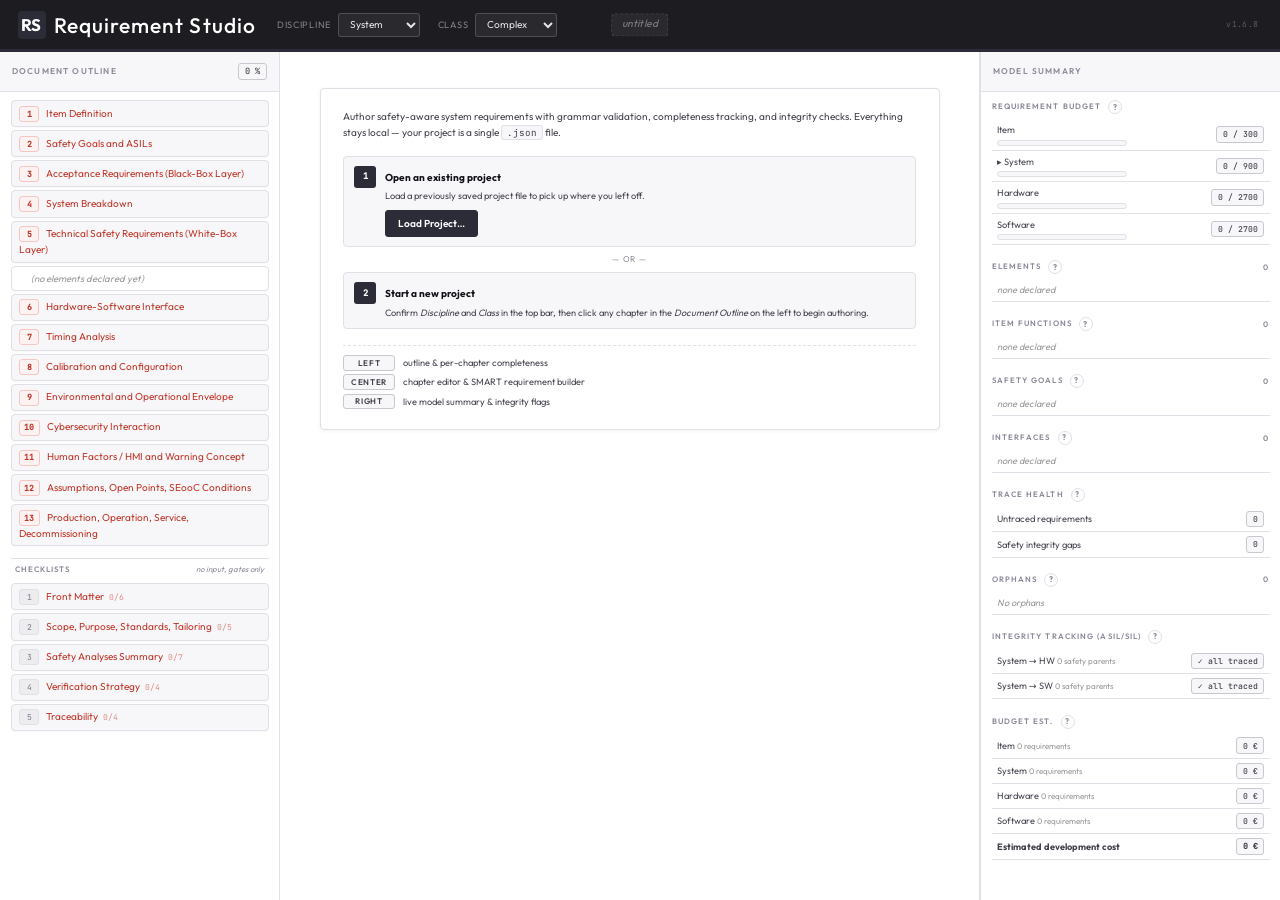
==== commit fc7a7207: "1.6.8 - offline" ====
--- a/index.html
+++ b/index.html
@@ -4,10 +4,11 @@
     <meta charset="UTF-8">
     <meta name="viewport" content="width=device-width, initial-scale=1.0">
     <title>Requirement Studio</title>
-    <link href="https://cdnjs.cloudflare.com/ajax/libs/bootstrap/5.3.2/css/bootstrap.min.css" rel="stylesheet">
-    <link rel="preconnect" href="https://fonts.googleapis.com">
-    <link rel="preconnect" href="https://fonts.gstatic.com" crossorigin>
-    <link href="https://fonts.googleapis.com/css2?family=Outfit:wght@300;400;500;600;700&family=JetBrains+Mono:wght@400;500&display=swap" rel="stylesheet">
+    <!-- All dependencies are vendored locally under lib/ so the app runs
+         fully offline — no CDN or Google Fonts calls. See
+         REPORT-offline-audit.md for details. -->
+    <link href="lib/bootstrap/bootstrap.min.css" rel="stylesheet">
+    <link href="lib/fonts/fonts.css" rel="stylesheet">
     <link href="styles.css" rel="stylesheet">
 </head>
 <body>
@@ -59,7 +60,7 @@
                 <button id="saveJsonButton"  class="btn-hd btn-hd-primary">Save Project</button>
             </div>
 
-            <span class="app-version" title="Application version">v1.6.7</span>
+            <span class="app-version" title="Application version">v1.6.8</span>
         </div>
     </header>
 
--- a/lib/fonts/fonts.css
+++ b/lib/fonts/fonts.css
@@ -0,0 +1,149 @@
+/* =====================================================================
+   Requirement Studio — local, offline font bundle
+   Self-hosted replacement for the Google Fonts CDN link that used to be
+   in index.html:
+     family=Outfit:wght@300;400;500;600;700&family=JetBrains+Mono:wght@400;500
+   Files are vendored under lib/fonts/files/ (see REPORT-offline-audit.md
+   in the project root for provenance / licensing).
+   Subsets included: latin, latin-ext (covers English plus accented
+   Western/Central European characters). Cyrillic, Greek and Vietnamese
+   subsets were not bundled to keep the package small — see the report
+   if you need them added.
+   ===================================================================== */
+
+/* ---------- Outfit (UI font, --font-ui) ---------- */
+
+@font-face {
+  font-family: 'Outfit';
+  font-style: normal;
+  font-display: swap;
+  font-weight: 300;
+  src: url('./files/outfit-latin-300-normal.woff2') format('woff2'),
+       url('./files/outfit-latin-300-normal.woff') format('woff');
+  unicode-range: U+0000-00FF,U+0131,U+0152-0153,U+02BB-02BC,U+02C6,U+02DA,U+02DC,U+0304,U+0308,U+0329,U+2000-206F,U+20AC,U+2122,U+2191,U+2193,U+2212,U+2215,U+FEFF,U+FFFD;
+}
+@font-face {
+  font-family: 'Outfit';
+  font-style: normal;
+  font-display: swap;
+  font-weight: 300;
+  src: url('./files/outfit-latin-ext-300-normal.woff2') format('woff2'),
+       url('./files/outfit-latin-ext-300-normal.woff') format('woff');
+  unicode-range: U+0100-02BA,U+02BD-02C5,U+02C7-02CC,U+02CE-02D7,U+02DD-02FF,U+0304,U+0308,U+0329,U+1D00-1DBF,U+1E00-1E9F,U+1EF2-1EFF,U+2020,U+20A0-20AB,U+20AD-20C0,U+2113,U+2C60-2C7F,U+A720-A7FF;
+}
+
+@font-face {
+  font-family: 'Outfit';
+  font-style: normal;
+  font-display: swap;
+  font-weight: 400;
+  src: url('./files/outfit-latin-400-normal.woff2') format('woff2'),
+       url('./files/outfit-latin-400-normal.woff') format('woff');
+  unicode-range: U+0000-00FF,U+0131,U+0152-0153,U+02BB-02BC,U+02C6,U+02DA,U+02DC,U+0304,U+0308,U+0329,U+2000-206F,U+20AC,U+2122,U+2191,U+2193,U+2212,U+2215,U+FEFF,U+FFFD;
+}
+@font-face {
+  font-family: 'Outfit';
+  font-style: normal;
+  font-display: swap;
+  font-weight: 400;
+  src: url('./files/outfit-latin-ext-400-normal.woff2') format('woff2'),
+       url('./files/outfit-latin-ext-400-normal.woff') format('woff');
+  unicode-range: U+0100-02BA,U+02BD-02C5,U+02C7-02CC,U+02CE-02D7,U+02DD-02FF,U+0304,U+0308,U+0329,U+1D00-1DBF,U+1E00-1E9F,U+1EF2-1EFF,U+2020,U+20A0-20AB,U+20AD-20C0,U+2113,U+2C60-2C7F,U+A720-A7FF;
+}
+
+@font-face {
+  font-family: 'Outfit';
+  font-style: normal;
+  font-display: swap;
+  font-weight: 500;
+  src: url('./files/outfit-latin-500-normal.woff2') format('woff2'),
+       url('./files/outfit-latin-500-normal.woff') format('woff');
+  unicode-range: U+0000-00FF,U+0131,U+0152-0153,U+02BB-02BC,U+02C6,U+02DA,U+02DC,U+0304,U+0308,U+0329,U+2000-206F,U+20AC,U+2122,U+2191,U+2193,U+2212,U+2215,U+FEFF,U+FFFD;
+}
+@font-face {
+  font-family: 'Outfit';
+  font-style: normal;
+  font-display: swap;
+  font-weight: 500;
+  src: url('./files/outfit-latin-ext-500-normal.woff2') format('woff2'),
+       url('./files/outfit-latin-ext-500-normal.woff') format('woff');
+  unicode-range: U+0100-02BA,U+02BD-02C5,U+02C7-02CC,U+02CE-02D7,U+02DD-02FF,U+0304,U+0308,U+0329,U+1D00-1DBF,U+1E00-1E9F,U+1EF2-1EFF,U+2020,U+20A0-20AB,U+20AD-20C0,U+2113,U+2C60-2C7F,U+A720-A7FF;
+}
+
+@font-face {
+  font-family: 'Outfit';
+  font-style: normal;
+  font-display: swap;
+  font-weight: 600;
+  src: url('./files/outfit-latin-600-normal.woff2') format('woff2'),
+       url('./files/outfit-latin-600-normal.woff') format('woff');
+  unicode-range: U+0000-00FF,U+0131,U+0152-0153,U+02BB-02BC,U+02C6,U+02DA,U+02DC,U+0304,U+0308,U+0329,U+2000-206F,U+20AC,U+2122,U+2191,U+2193,U+2212,U+2215,U+FEFF,U+FFFD;
+}
+@font-face {
+  font-family: 'Outfit';
+  font-style: normal;
+  font-display: swap;
+  font-weight: 600;
+  src: url('./files/outfit-latin-ext-600-normal.woff2') format('woff2'),
+       url('./files/outfit-latin-ext-600-normal.woff') format('woff');
+  unicode-range: U+0100-02BA,U+02BD-02C5,U+02C7-02CC,U+02CE-02D7,U+02DD-02FF,U+0304,U+0308,U+0329,U+1D00-1DBF,U+1E00-1E9F,U+1EF2-1EFF,U+2020,U+20A0-20AB,U+20AD-20C0,U+2113,U+2C60-2C7F,U+A720-A7FF;
+}
+
+@font-face {
+  font-family: 'Outfit';
+  font-style: normal;
+  font-display: swap;
+  font-weight: 700;
+  src: url('./files/outfit-latin-700-normal.woff2') format('woff2'),
+       url('./files/outfit-latin-700-normal.woff') format('woff');
+  unicode-range: U+0000-00FF,U+0131,U+0152-0153,U+02BB-02BC,U+02C6,U+02DA,U+02DC,U+0304,U+0308,U+0329,U+2000-206F,U+20AC,U+2122,U+2191,U+2193,U+2212,U+2215,U+FEFF,U+FFFD;
+}
+@font-face {
+  font-family: 'Outfit';
+  font-style: normal;
+  font-display: swap;
+  font-weight: 700;
+  src: url('./files/outfit-latin-ext-700-normal.woff2') format('woff2'),
+       url('./files/outfit-latin-ext-700-normal.woff') format('woff');
+  unicode-range: U+0100-02BA,U+02BD-02C5,U+02C7-02CC,U+02CE-02D7,U+02DD-02FF,U+0304,U+0308,U+0329,U+1D00-1DBF,U+1E00-1E9F,U+1EF2-1EFF,U+2020,U+20A0-20AB,U+20AD-20C0,U+2113,U+2C60-2C7F,U+A720-A7FF;
+}
+
+/* ---------- JetBrains Mono (code font, --font-mono) ---------- */
+
+@font-face {
+  font-family: 'JetBrains Mono';
+  font-style: normal;
+  font-display: swap;
+  font-weight: 400;
+  src: url('./files/jetbrains-mono-latin-400-normal.woff2') format('woff2'),
+       url('./files/jetbrains-mono-latin-400-normal.woff') format('woff');
+  unicode-range: U+0000-00FF,U+0131,U+0152-0153,U+02BB-02BC,U+02C6,U+02DA,U+02DC,U+0304,U+0308,U+0329,U+2000-206F,U+20AC,U+2122,U+2191,U+2193,U+2212,U+2215,U+FEFF,U+FFFD;
+}
+@font-face {
+  font-family: 'JetBrains Mono';
+  font-style: normal;
+  font-display: swap;
+  font-weight: 400;
+  src: url('./files/jetbrains-mono-latin-ext-400-normal.woff2') format('woff2'),
+       url('./files/jetbrains-mono-latin-ext-400-normal.woff') format('woff');
+  unicode-range: U+0100-02BA,U+02BD-02C5,U+02C7-02CC,U+02CE-02D7,U+02DD-02FF,U+0304,U+0308,U+0329,U+1D00-1DBF,U+1E00-1E9F,U+1EF2-1EFF,U+2020,U+20A0-20AB,U+20AD-20C0,U+2113,U+2C60-2C7F,U+A720-A7FF;
+}
+
+@font-face {
+  font-family: 'JetBrains Mono';
+  font-style: normal;
+  font-display: swap;
+  font-weight: 500;
+  src: url('./files/jetbrains-mono-latin-500-normal.woff2') format('woff2'),
+       url('./files/jetbrains-mono-latin-500-normal.woff') format('woff');
+  unicode-range: U+0000-00FF,U+0131,U+0152-0153,U+02BB-02BC,U+02C6,U+02DA,U+02DC,U+0304,U+0308,U+0329,U+2000-206F,U+20AC,U+2122,U+2191,U+2193,U+2212,U+2215,U+FEFF,U+FFFD;
+}
+@font-face {
+  font-family: 'JetBrains Mono';
+  font-style: normal;
+  font-display: swap;
+  font-weight: 500;
+  src: url('./files/jetbrains-mono-latin-ext-500-normal.woff2') format('woff2'),
+       url('./files/jetbrains-mono-latin-ext-500-normal.woff') format('woff');
+  unicode-range: U+0100-02BA,U+02BD-02C5,U+02C7-02CC,U+02CE-02D7,U+02DD-02FF,U+0304,U+0308,U+0329,U+1D00-1DBF,U+1E00-1E9F,U+1EF2-1EFF,U+2020,U+20A0-20AB,U+20AD-20C0,U+2113,U+2C60-2C7F,U+A720-A7FF;
+}
